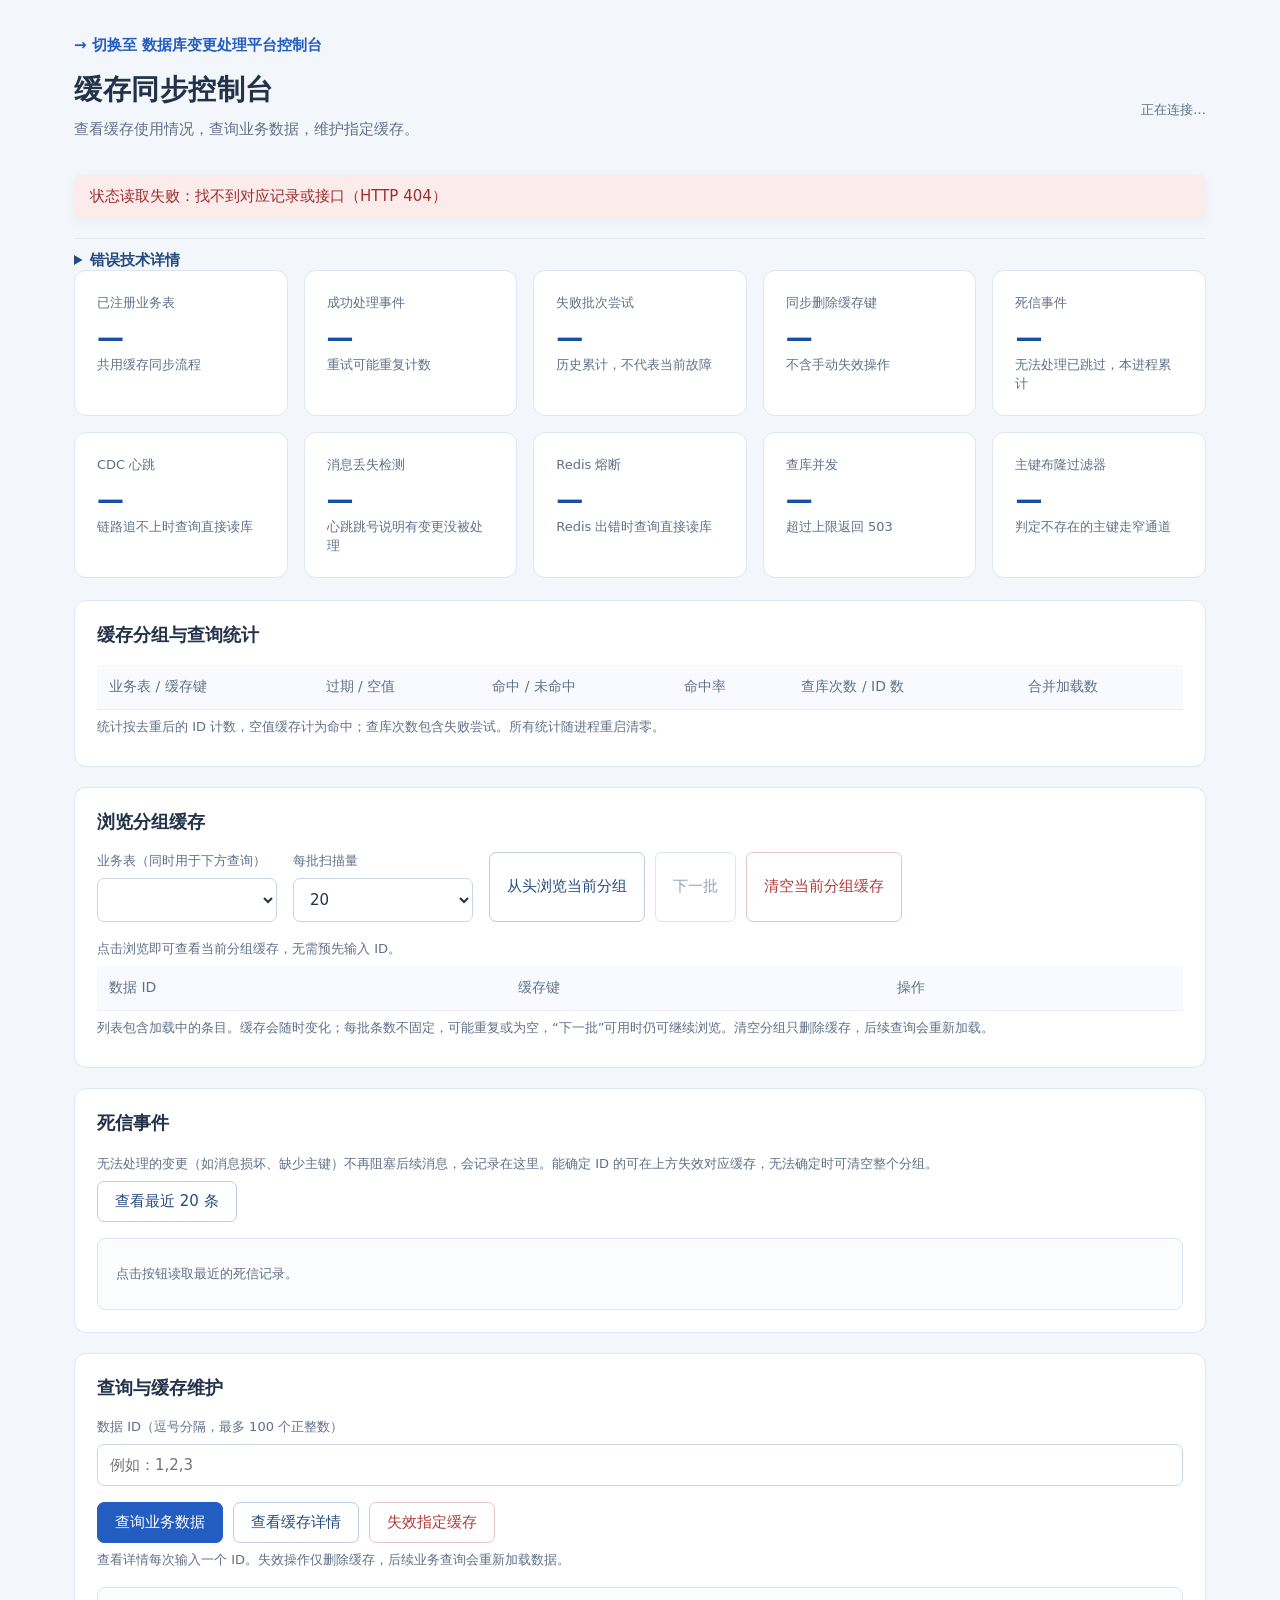
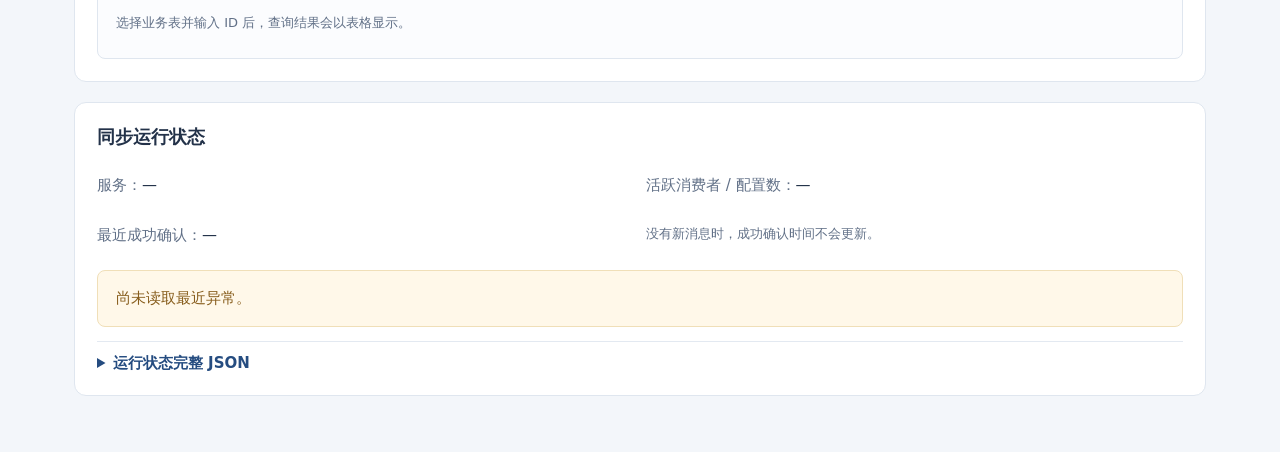
==== gateway/src/main/resources/static/cache-dashboard.html @ a2ab3a11 "拆分为微服务：网关、缓存同步、归档、投递和两个演示服务 - 抽出 cachepulse-framework、cachepulse-common、cachepulse-cache-core 和接入组件 " ====
<!doctype html>
<html lang="zh-CN">
<head>
  <meta charset="utf-8">
  <meta name="viewport" content="width=device-width,initial-scale=1">
  <title>缓存同步控制台</title>
  <style>
    :root{font-family:"Microsoft YaHei",system-ui,sans-serif;color:#233249;background:#f3f6fa;font-size:15px}
    *{box-sizing:border-box}body{margin:0}main{max-width:1180px;margin:auto;padding:36px 24px}
    header{display:flex;justify-content:space-between;align-items:center;gap:18px;margin-bottom:26px}
    h1{font-size:28px;letter-spacing:.02em;margin:0 0 8px}h2{font-size:18px;margin:0 0 18px}
    p{line-height:1.7;margin:6px 0;color:#617087}.muted{font-size:13px;color:#617087}
    .cards{display:grid;grid-template-columns:repeat(5,1fr);gap:16px;margin-bottom:22px}
    .card,section{background:white;border:1px solid #dfe6ef;border-radius:12px;padding:22px}
    .card strong{display:block;font-size:27px;margin:10px 0 2px;color:#174ea6}.card span{font-size:13px;color:#617087}
    section{margin-bottom:20px}.scroll{overflow-x:auto}table{width:100%;border-collapse:collapse;white-space:nowrap}
    th,td{text-align:left;padding:13px 12px;border-bottom:1px solid #edf0f5;font-size:14px}
    th{color:#617087;font-weight:500;background:#f8faff}tbody tr:last-child td{border-bottom:0}
    label{display:block;font-size:13px;margin-bottom:8px;color:#617087}input,select,button{font:inherit;border-radius:7px}
    input,select{width:100%;padding:11px 12px;border:1px solid #cbd5e3;background:white;color:#233249}
    .controls{display:grid;grid-template-columns:220px 1fr;gap:16px;margin-bottom:16px}
    .browse-controls{grid-template-columns:180px 180px 1fr}.query-input{grid-template-columns:1fr}
    .buttons{display:flex;flex-wrap:wrap;gap:10px}button{cursor:pointer;padding:10px 17px;border:1px solid #bdcce1;background:white;color:#254c80}
    button.primary{background:#245dc1;border-color:#245dc1;color:white}button.danger{color:#ae3a39;border-color:#e5c5c5}
    button:disabled{opacity:.5;cursor:wait}button:focus-visible,input:focus-visible,select:focus-visible{outline:3px solid #9cbcf0;outline-offset:2px}
    pre{white-space:pre-wrap;overflow-wrap:anywhere;background:#f7f9fc;border:1px solid #e3e9f1;padding:16px;border-radius:8px;font:13px/1.65 Consolas,monospace;max-height:380px;overflow:auto;margin:16px 0 0}
    #notice{padding:12px 16px;border-radius:8px;background:#eaf2ff;color:#254c80;margin-bottom:20px}
    #notice.error{background:#fbeceb;color:#9c2f2f}#errorDetail{color:#875d1c;background:#fff8e9;border-color:#f0dfb8}
    .status-grid{display:grid;grid-template-columns:1fr 1fr;gap:12px}.status-grid strong{font-weight:500;color:#233249}
    @media(max-width:760px){main{padding:22px 14px}.cards{grid-template-columns:repeat(2,1fr)}header{align-items:flex-start;flex-direction:column}.controls,.status-grid{grid-template-columns:1fr}.card,section{padding:17px}}
  </style>
  <link rel="stylesheet" href="dashboard-ui.css">
</head>
<body>
<main>
  <nav style="margin-bottom:16px;"><a href="platform-dashboard.html" style="color:#245dc1;font-weight:600;text-decoration:none;">→ 切换至 数据库变更处理平台控制台</a></nav>
  <header><div><h1>缓存同步控制台</h1><p>查看缓存使用情况，查询业务数据，维护指定缓存。</p></div><span class="muted" id="updated">正在连接…</span></header>
  <div id="notice" role="status" aria-live="polite">正在读取运行状态。</div>
  <details id="errorTechnical" class="technical" hidden><summary>错误技术详情</summary><pre id="errorRaw"></pre></details>
  <div class="cards">
    <div class="card"><span>已注册业务表</span><strong id="groupCount">—</strong><span>共用缓存同步流程</span></div>
    <div class="card"><span>成功处理事件</span><strong id="processed">—</strong><span>重试可能重复计数</span></div>
    <div class="card"><span>失败批次尝试</span><strong id="failed">—</strong><span>历史累计，不代表当前故障</span></div>
    <div class="card"><span>同步删除缓存键</span><strong id="deleted">—</strong><span>不含手动失效操作</span></div>
    <div class="card"><span>死信事件</span><strong id="deadLetters">—</strong><span>无法处理已跳过，本进程累计</span></div>
    <div class="card"><span>CDC 心跳</span><strong id="freshness">—</strong><span id="freshnessDetail">链路追不上时查询直接读库</span></div>
    <div class="card"><span>消息丢失检测</span><strong id="loss">—</strong><span id="lossDetail">心跳跳号说明有变更没被处理</span></div>
    <div class="card"><span>Redis 熔断</span><strong id="breaker">—</strong><span id="breakerDetail">Redis 出错时查询直接读库</span></div>
    <div class="card"><span>查库并发</span><strong id="loadGuard">—</strong><span id="loadGuardDetail">超过上限返回 503</span></div>
    <div class="card"><span>主键布隆过滤器</span><strong id="bloom">—</strong><span id="bloomDetail">判定不存在的主键走窄通道</span></div>
  </div>
  <section><h2>缓存分组与查询统计</h2>
    <div class="scroll"><table><thead><tr><th>业务表 / 缓存键</th><th>过期 / 空值</th><th>命中 / 未命中</th><th>命中率</th><th>查库次数 / ID 数</th><th>合并加载数</th></tr></thead><tbody id="groups"></tbody></table></div>
    <p class="muted">统计按去重后的 ID 计数，空值缓存计为命中；查库次数包含失败尝试。所有统计随进程重启清零。</p>
  </section>
  <section><h2>浏览分组缓存</h2>
    <div class="controls browse-controls"><div><label for="table">业务表（同时用于下方查询）</label><select id="table"></select></div><div><label for="scanCount">每批扫描量</label><select id="scanCount"><option>10</option><option selected>20</option><option>50</option><option>100</option></select></div><div class="buttons"><button id="browse">从头浏览当前分组</button><button id="nextPage" disabled>下一批</button><button class="danger" id="purge">清空当前分组缓存</button></div></div>
    <p id="browseStatus" class="muted">点击浏览即可查看当前分组缓存，无需预先输入 ID。</p>
    <div class="scroll"><table><thead><tr><th>数据 ID</th><th>缓存键</th><th>操作</th></tr></thead><tbody id="entries"></tbody></table></div>
    <p class="muted">列表包含加载中的条目。缓存会随时变化；每批条数不固定，可能重复或为空，“下一批”可用时仍可继续浏览。清空分组只删除缓存，后续查询会重新加载。</p>
  </section>
  <section><h2>死信事件</h2>
    <p class="muted">无法处理的变更（如消息损坏、缺少主键）不再阻塞后续消息，会记录在这里。能确定 ID 的可在上方失效对应缓存，无法确定时可清空整个分组。</p>
    <div class="buttons"><button id="loadDeadLetters">查看最近 20 条</button></div>
    <div id="deadLetterList" class="result-panel"><p class="muted">点击按钮读取最近的死信记录。</p></div>
  </section>
  <section><h2>查询与缓存维护</h2>
    <div class="controls query-input"><div><label for="ids">数据 ID（逗号分隔，最多 100 个正整数）</label><input id="ids" placeholder="例如：1,2,3" autocomplete="off"></div></div>
    <div class="buttons"><button class="primary" id="query">查询业务数据</button><button id="inspect">查看缓存详情</button><button class="danger" id="invalidate">失效指定缓存</button></div>
    <p class="muted">查看详情每次输入一个 ID。失效操作仅删除缓存，后续业务查询会重新加载数据。</p>
    <div id="result" class="result-panel" aria-live="polite"><p class="muted">选择业务表并输入 ID 后，查询结果会以表格显示。</p></div>
  </section>
  <section><h2>同步运行状态</h2><div class="status-grid"><p>服务：<strong id="started">—</strong></p><p>活跃消费者 / 配置数：<strong id="consumers">—</strong></p><p>最近成功确认：<strong id="lastSuccess">—</strong></p><p class="muted">没有新消息时，成功确认时间不会更新。</p></div><div id="errorDetail" class="result-panel">尚未读取最近异常。</div><details class="technical"><summary>运行状态完整 JSON</summary><pre id="overviewRaw"></pre></details></section>
</main>
<script src="dashboard-ui.js"></script>
<script>
  const UI = window.DashboardUI;
  const $ = id => document.getElementById(id);
  const routes = {users:'/users',departments:'/departments'};
  const number = value => Number(value).toLocaleString('zh-CN');
  const FRESHNESS = {FRESH:'正常',STALE:'已降级：直接读库',STARTING:'确认中：直接读库',WRITE_FAILING:'心跳写入失败：继续用缓存',DISABLED:'未启用'};
  const date = value => value ? new Date(typeof value==='number'?value*1000:value).toLocaleString('zh-CN') : '暂无';
  const epochMs = value => new Date(value).toLocaleString('zh-CN');
  let overviewFailed=false;
  let nextCursor='0';
  function notice(message,error=false,details){$('notice').textContent=message;$('notice').classList.toggle('error',error);$('errorTechnical').hidden=!details;$('errorTechnical').open=false;$('errorRaw').textContent=details||'';}
  async function api(path,options={}){
    const response=await UI.fetch(path,{...options,headers:{'Content-Type':'application/json',...options.headers}});
    const text=await response.text();
    if(!response.ok)throw UI.requestError(response.status,text||response.statusText);
    return text ? JSON.parse(text) : null;
  }
  async function overview(){
    const data=await api('/cache/overview');
    $('groupCount').textContent=number(data.groups.length);
    $('processed').textContent=number(data.processedEvents);$('failed').textContent=number(data.failedBatches);$('deleted').textContent=number(data.deletedKeys);$('deadLetters').textContent=number(data.deadLetters??0);
    const selected=$('table').value;$('table').replaceChildren();$('groups').replaceChildren();
    for(const group of data.groups){
      const option=document.createElement('option');option.value=group.table;option.textContent=group.table;$('table').append(option);
      const row=document.createElement('tr');
      const cells=[`${group.table} / ${group.keyTemplate}`,`${group.expireSeconds}s / ${group.nullExpireSeconds}s`,`${number(group.hits)} / ${number(group.misses)}`,group.hitRate===null?'暂无样本':`${(group.hitRate*100).toFixed(1)}%`,`${number(group.databaseCalls)} / ${number(group.databaseIds)}`,number(group.coalescedLoads)];
      for(const value of cells){const cell=document.createElement('td');cell.textContent=value;row.append(cell);}$('groups').append(row);
    }
    if(data.groups.some(group=>group.table===selected))$('table').value=selected;
    $('started').textContent=data.sync.serviceStarted?'已启动':'未启动';
    $('consumers').textContent=`${data.sync.activeConsumers} / ${data.sync.configuredConsumers}`;
    $('lastSuccess').textContent=date(data.sync.lastSuccessAt);
    const error=data.sync.lastError;
    $('errorDetail').innerHTML=error?'<h3>最近记录的同步异常</h3>'+UI.facts([['发生时间',date(error.occurredAt)],['错误说明',error.message]])+'<p class="muted">此处保留最近一次记录；可结合上方成功确认时间查看后续进展。</p>'+UI.technical(error):'<p>本次进程没有同步异常记录。</p>';
    const fresh=await api('/cache/freshness');
    $('freshness').textContent=FRESHNESS[fresh.state]??fresh.state;
    const ages=Object.values(fresh.partitionAgeMs||{});
    $('freshnessDetail').textContent=fresh.state==='DISABLED'?'未启用心跳，查询始终使用缓存':ages.length?`最慢分区 ${number(Math.max(...ages))} ms，覆盖 ${ages.length} 个分区`:fresh.lastWriteError?`写入失败：${fresh.lastWriteError}`:'尚未收到心跳';
    const loss=fresh.lastLoss;
    $('loss').textContent=fresh.lossDetection==='ON'?(fresh.lossEvents?`发现 ${number(fresh.lossEvents)} 次`:'未发现'):fresh.lossDetection==='UNAVAILABLE'?'无法检测':'未启用';
    $('lossDetail').textContent=loss?`最近：分区 ${loss.partitions.join('、')} 在 ${epochMs(loss.fromMs)} 至 ${epochMs(loss.toMs)} 的变更可能没删缓存`:fresh.lossDetection==='UNAVAILABLE'?'binlog 行镜像缺少心跳旧值':'心跳跳号说明有变更没被处理';
    const protection=await api('/cache/protection');
    const redis=protection.redis;
    $('breaker').textContent=!redis?'未启用':redis.state==='OPEN'?'已熔断：直接读库':'正常';
    $('breakerDetail').textContent=redis?`Redis 出错改为查库 ${number(redis.fallbacks)} 次`:'Redis 出错时查询直接报错';
    const normal=protection.loads.NORMAL,suspect=protection.loads.SUSPECT;
    $('loadGuard').textContent=`${number(normal.inUse)} / ${number(normal.limit)}`;
    $('loadGuardDetail').textContent=`拒绝 ${number(normal.rejected+suspect.rejected)} 次；可疑主键通道 ${number(suspect.inUse)} / ${number(suspect.limit)}`;
    const filters=Object.entries(protection.bloomFilters||{});
    $('bloom').textContent=filters.length?`${filters.filter(([,filter])=>filter.ready).length} / ${filters.length} 张表就绪`:'未启用';
    $('bloomDetail').textContent=filters.length?filters.map(([table,filter])=>`${table} 约 ${number(filter.approximateCount)} 个主键${filter.ready?'':filter.error?'（构建失败，重试中）':'（构建中）'}`).join('；'):'不存在的主键查库不分流';
    $('overviewRaw').textContent=JSON.stringify(data,null,2);
    $('updated').textContent=`状态更新于 ${date(data.capturedAt)}`;
    if(overviewFailed){notice('状态连接已恢复。');overviewFailed=false;}
  }
  function overviewError(error){overviewFailed=true;notice(`状态读取失败：${error.message}`,true,error.details);}
  function recordTable(items){
    if(!items.length)return '<p class="muted">没有可展示的业务记录。</p>';
    const fields=[...new Set(items.flatMap(item=>Object.keys(item)))];
    return `<div class="scroll"><table class="readable-table"><thead><tr>${fields.map(field=>`<th>${UI.escape(field)}</th>`).join('')}</tr></thead><tbody>${items.map(item=>`<tr>${fields.map(field=>`<td>${Object.prototype.hasOwnProperty.call(item,field)?UI.value(item[field]):'<span class="muted">不存在</span>'}</td>`).join('')}</tr>`).join('')}</tbody></table></div>`;
  }
  function renderResult(kind,result){
    const panel=$('result');
    if(kind==='invalidate'){
      panel.innerHTML='<h3>缓存失效完成</h3><p class="result-message">后续业务查询会按需重新加载这些缓存。</p>'+UI.stats([['请求失效的键',result.requestedKeys],['实际删除的键',result.deletedKeys]])+UI.technical(result);
    }else if(kind==='inspect'){
      const hasData=Object.prototype.hasOwnProperty.call(result.hash,'data');
      const data=hasData?JSON.parse(result.hash.data):null;
      const state=result.ttlSeconds===-2?'缓存不存在':hasData?(data===null?'空值缓存（记录不存在）':'已缓存业务数据'):'正在加载，尚未回填';
      const ttl=result.ttlSeconds===-2?'不存在':result.ttlSeconds===-1?'未设置过期':`${result.ttlSeconds} 秒`;
      panel.innerHTML='<h3>缓存详情</h3>'+UI.facts([['业务表',result.table],['数据 ID',result.id],['缓存键',result.key],['状态',state],['剩余有效时间',ttl]])
        +(hasData&&data!==null?'<h3>缓存中的业务数据</h3>'+recordTable([data]):`<p class="result-message">${UI.escape(state)}</p>`)+UI.technical(result,'Redis 原始字段与完整 JSON');
    }else{
      const batch=Object.prototype.hasOwnProperty.call(result,'items');
      const items=batch?result.items:[result];
      panel.innerHTML='<h3>业务查询结果</h3>'+UI.stats([['找到记录',items.length],['未找到',batch?result.missingIds.length:0]])+recordTable(items)
        +(batch&&result.missingIds.length?`<p class="result-message warning">未找到的 ID：${result.missingIds.map(UI.escape).join('、')}</p>`:'')+UI.technical(result);
    }
    panel.innerHTML+=`<p class="result-updated">操作完成于 ${new Date().toLocaleTimeString()}</p>`;
    panel.scrollIntoView({behavior:'smooth',block:'start'});
  }
  function inputIds(){
    const text=$('ids').value.trim();const tokens=text.split(/[,，\s]+/);
    if(!text||tokens.length>100||tokens.some(token=>!/^\d+$/.test(token)||!Number.isSafeInteger(Number(token))||Number(token)<=0))throw new Error('请输入 1 至 100 个正整数 ID；多个 ID 用逗号分隔。');
    return tokens.map(Number);
  }
  function resetBrowse(){
    nextCursor='0';$('entries').replaceChildren();$('nextPage').disabled=true;
    $('browseStatus').textContent='分组已切换，点击浏览查看当前分组缓存。';
  }
  async function browse(cursor){
    const table=$('table').value;
    if(!table){notice('尚未取得已注册的业务表。',true);return;}
    $('browse').disabled=true;$('nextPage').disabled=true;$('table').disabled=true;$('scanCount').disabled=true;
    $('browseStatus').textContent='正在读取缓存列表…';
    let succeeded=false;
    try{
      const page=await api(`/cache/groups/${encodeURIComponent(table)}/entries?cursor=${encodeURIComponent(cursor)}&count=${$('scanCount').value}`);
      nextCursor=page.nextCursor;$('entries').replaceChildren();
      for(const entry of page.entries){
        const row=document.createElement('tr');
        for(const value of [entry.id,entry.key]){const cell=document.createElement('td');cell.textContent=value;row.append(cell);}
        const actions=document.createElement('td');
        for(const [label,invalidate] of [['查看详情',false],['失效',true]]){
          const button=document.createElement('button');button.textContent=label;
          button.addEventListener('click',()=>entryAction(table,entry.id,invalidate,button));actions.append(button);
        }
        row.append(actions);$('entries').append(row);
      }
      $('browseStatus').textContent=`${table}：本批 ${page.entries.length} 项。${nextCursor==='0'?'本轮浏览已结束，可从头刷新。':'仍可继续下一批。'}`;
      succeeded=true;
    }catch(error){$('browseStatus').textContent=`浏览失败：${error.message}`;notice(error.message,true,error.details);}
    finally{
      $('browse').disabled=false;$('table').disabled=false;$('scanCount').disabled=false;
      // 失败时保留原游标，可重试同一批；不把失败显示成扫描结束。
      $('nextPage').disabled=nextCursor==='0';
      if(!succeeded&&cursor!=='0')$('nextPage').disabled=false;
    }
  }
  async function purge(){
    const table=$('table').value;
    if(!table){notice('尚未取得已注册的业务表。',true);return;}
    if(!confirm(`确定清空 ${table} 分组的全部缓存吗？后续查询会重新查库。`))return;
    $('purge').disabled=true;notice('正在清空分组缓存…');
    try{
      const result=await api(`/cache/groups/${encodeURIComponent(table)}/purge`,{method:'POST'});
      resetBrowse();notice(`已清空 ${result.table} 分组，实际删除 ${number(result.deletedKeys)} 项。`);
      await overview();
    }catch(error){notice(error.message,true,error.details);}
    finally{$('purge').disabled=false;}
  }
  const deadLetterReasons={MALFORMED_ENTRY:'消息无法解析',UNKNOWN_EVENT_TYPE:'未知事件类型',MISSING_PRIMARY_KEY:'缺少主键'};
  async function loadDeadLetters(){
    $('loadDeadLetters').disabled=true;
    try{
      const letters=await api('/cache/dead-letters?count=20');
      if(!letters.length){$('deadLetterList').innerHTML='<p>暂无死信记录。</p>';return;}
      const rows=letters.map(({fields})=>{
        const source=fields.kafkaPartition!==undefined?`Kafka ${fields.kafkaPartition}:${fields.kafkaOffset}`:'—';
        const binlog=fields.binlogFile&&fields.binlogFile!=='mq'?`${fields.binlogFile}:${fields.binlogPosition}`:'—';
        return `<tr><td>${UI.escape(date(fields.recordedAt))}</td><td>${UI.escape(deadLetterReasons[fields.reason]||fields.reason)}</td><td>${UI.escape(fields.table||'—')}</td><td>${UI.escape(source)}</td><td>${UI.escape(binlog)}</td><td>${UI.escape(fields.message||'')}</td></tr>`;
      }).join('');
      $('deadLetterList').innerHTML=`<div class="scroll"><table class="readable-table"><thead><tr><th>记录时间</th><th>原因</th><th>业务表</th><th>Kafka 位置</th><th>binlog 位置</th><th>说明</th></tr></thead><tbody>${rows}</tbody></table></div>`+UI.technical(letters);
    }catch(error){notice(error.message,true,error.details);}
    finally{$('loadDeadLetters').disabled=false;}
  }
  async function entryAction(table,id,invalidate,button){
    button.disabled=true;
    button.setAttribute('aria-busy','true');notice(invalidate?'正在失效缓存…':'正在读取缓存详情…');
    try{
      // 列表 ID 是服务端返回的规范 Long 数字字符串，直接组成 JSON 数字，避免 Number 精度丢失。
      const result=invalidate
        ?await api(`/cache/entries/${encodeURIComponent(table)}/invalidate`,{method:'POST',body:`{"ids":[${id}]}`})
        :await api(`/cache/entries/${encodeURIComponent(table)}/${id}`);
      renderResult(invalidate?'invalidate':'inspect',result);
      notice(invalidate?`失效操作完成，实际删除 ${result.deletedKeys} 项，可从头浏览刷新列表。`:'缓存详情已显示在下方。');
      await overview();
    }catch(error){notice(error.message,true,error.details);}
    finally{button.disabled=false;button.removeAttribute('aria-busy');}
  }
  async function action(kind){
    const buttons=['query','inspect','invalidate'].map($);buttons.forEach(button=>button.disabled=true);
    const active=$(kind==='query'?'query':kind==='inspect'?'inspect':'invalidate');active.setAttribute('aria-busy','true');
    notice('正在处理，请稍候…');
    try{
      const ids=inputIds();const table=$('table').value;if(!table)throw new Error('尚未取得已注册的业务表。');
      let result;
      if(kind==='inspect'){
        if(ids.length!==1)throw new Error('查看缓存详情时，请只输入一个 ID。');
        result=await api(`/cache/entries/${encodeURIComponent(table)}/${ids[0]}`);
      }else if(kind==='invalidate'){
        result=await api(`/cache/entries/${encodeURIComponent(table)}/invalidate`,{method:'POST',body:JSON.stringify({ids})});
      }else{
        const route=routes[table];if(!route)throw new Error('该表尚未提供业务查询接口。');
        result=ids.length===1?await api(`${route}/${ids[0]}`):await api(`${route}/batch`,{method:'POST',body:JSON.stringify({ids})});
      }
      renderResult(kind,result);notice(kind==='invalidate'?'指定缓存失效操作已完成。':'查询完成，结果已显示。');
      await overview();
    }catch(error){notice(error.message,true,error.details);$('result').innerHTML=`<p class="result-message error">${UI.escape(error.message)}</p>`;}
    finally{buttons.forEach(button=>button.disabled=false);active.removeAttribute('aria-busy');}
  }
  $('query').addEventListener('click',()=>action('query'));
  $('inspect').addEventListener('click',()=>action('inspect'));
  $('invalidate').addEventListener('click',()=>action('invalidate'));
  $('browse').addEventListener('click',()=>browse('0'));
  $('nextPage').addEventListener('click',()=>browse(nextCursor));
  $('purge').addEventListener('click',purge);
  $('loadDeadLetters').addEventListener('click',loadDeadLetters);
  $('table').addEventListener('change',resetBrowse);
  $('scanCount').addEventListener('change',resetBrowse);
  overview().then(()=>notice('已连接。状态每 3 秒更新。')).catch(overviewError);
  setInterval(()=>overview().catch(overviewError),3000);
</script>
</body>
</html>
---- gateway/src/main/resources/static/dashboard-ui.css ----
#notice{position:sticky;top:10px;z-index:5;box-shadow:0 3px 12px #2332490d}
button[aria-busy="true"]{pointer-events:none;opacity:.65;cursor:wait}
button[aria-busy="true"]::after{content:" …"}
.result-panel{margin-top:16px;padding:18px;border:1px solid #dfe6ef;border-radius:8px;background:#fbfcfe;scroll-margin-top:80px}
.result-panel[hidden]{display:none}.result-panel h3{font-size:15px;margin:0 0 12px}
.result-meta{display:grid;grid-template-columns:repeat(auto-fit,minmax(180px,1fr));gap:14px;margin:14px 0}
.result-meta dt{font-size:12px;color:#617087}.result-meta dd{margin:5px 0 0;overflow-wrap:anywhere;line-height:1.6}
.result-stats{display:grid;grid-template-columns:repeat(auto-fit,minmax(100px,1fr));gap:12px;margin:14px 0}
.result-stats>div{padding:12px;background:white;border:1px solid #e3e9f1;border-radius:7px}
.result-stats span{font-size:12px;color:#617087}.result-stats strong{display:block;margin-top:6px;font-size:24px;color:#174ea6}
.status-tag{display:inline-block;padding:3px 8px;font-size:12px;font-weight:600;border-radius:5px;white-space:nowrap}
.status-tag.good{background:#e6f4ea;color:#137333}.status-tag.bad{background:#fce8e6;color:#c5221f}.status-tag.waiting{background:#eaf2ff;color:#245dc1}
.technical{margin-top:14px;border-top:1px solid #e3e9f1;padding-top:12px}.technical summary{cursor:pointer;color:#254c80;font-weight:600}
.readable-table{white-space:normal;table-layout:auto}.readable-table th,.readable-table td{white-space:pre-wrap;overflow-wrap:anywhere;vertical-align:top;min-width:95px}
.result-message{padding:10px 12px;background:#eaf2ff;color:#254c80;border-radius:6px;line-height:1.7}
.result-message.warning{background:#fff8e9;color:#875d1c}.result-message.error{background:#fbeceb;color:#9c2f2f}
.copy-row{display:flex;align-items:center;gap:10px}.copy-row input{min-width:0;font-family:Consolas,monospace}.copy-row button{flex-shrink:0}
.result-actions{display:flex;flex-wrap:wrap;gap:10px;margin:12px 0}.result-updated{font-size:12px;color:#617087;margin:8px 0}
.controls>button{align-self:end}
.event-detail{scroll-margin-top:80px}.code-value{overflow-wrap:anywhere;white-space:pre-wrap}
#tableList td{padding-top:16px;padding-bottom:16px;vertical-align:top}
.recovery-assessment{display:flex;flex-direction:column;align-items:flex-start;gap:10px;min-width:280px;max-width:460px;white-space:normal}
.recovery-assessment p{margin:0;line-height:1.7;overflow-wrap:anywhere}
@media(max-width:760px){.result-meta{grid-template-columns:1fr}.copy-row{flex-wrap:wrap}.copy-row input{flex-basis:100%}.result-panel{padding:14px}}
dialog .login-form{display:grid;gap:.75rem;min-width:18rem}
dialog .login-form label{display:grid;gap:.25rem}
dialog .login-error{color:#b42318;min-height:1.2em;margin:0}
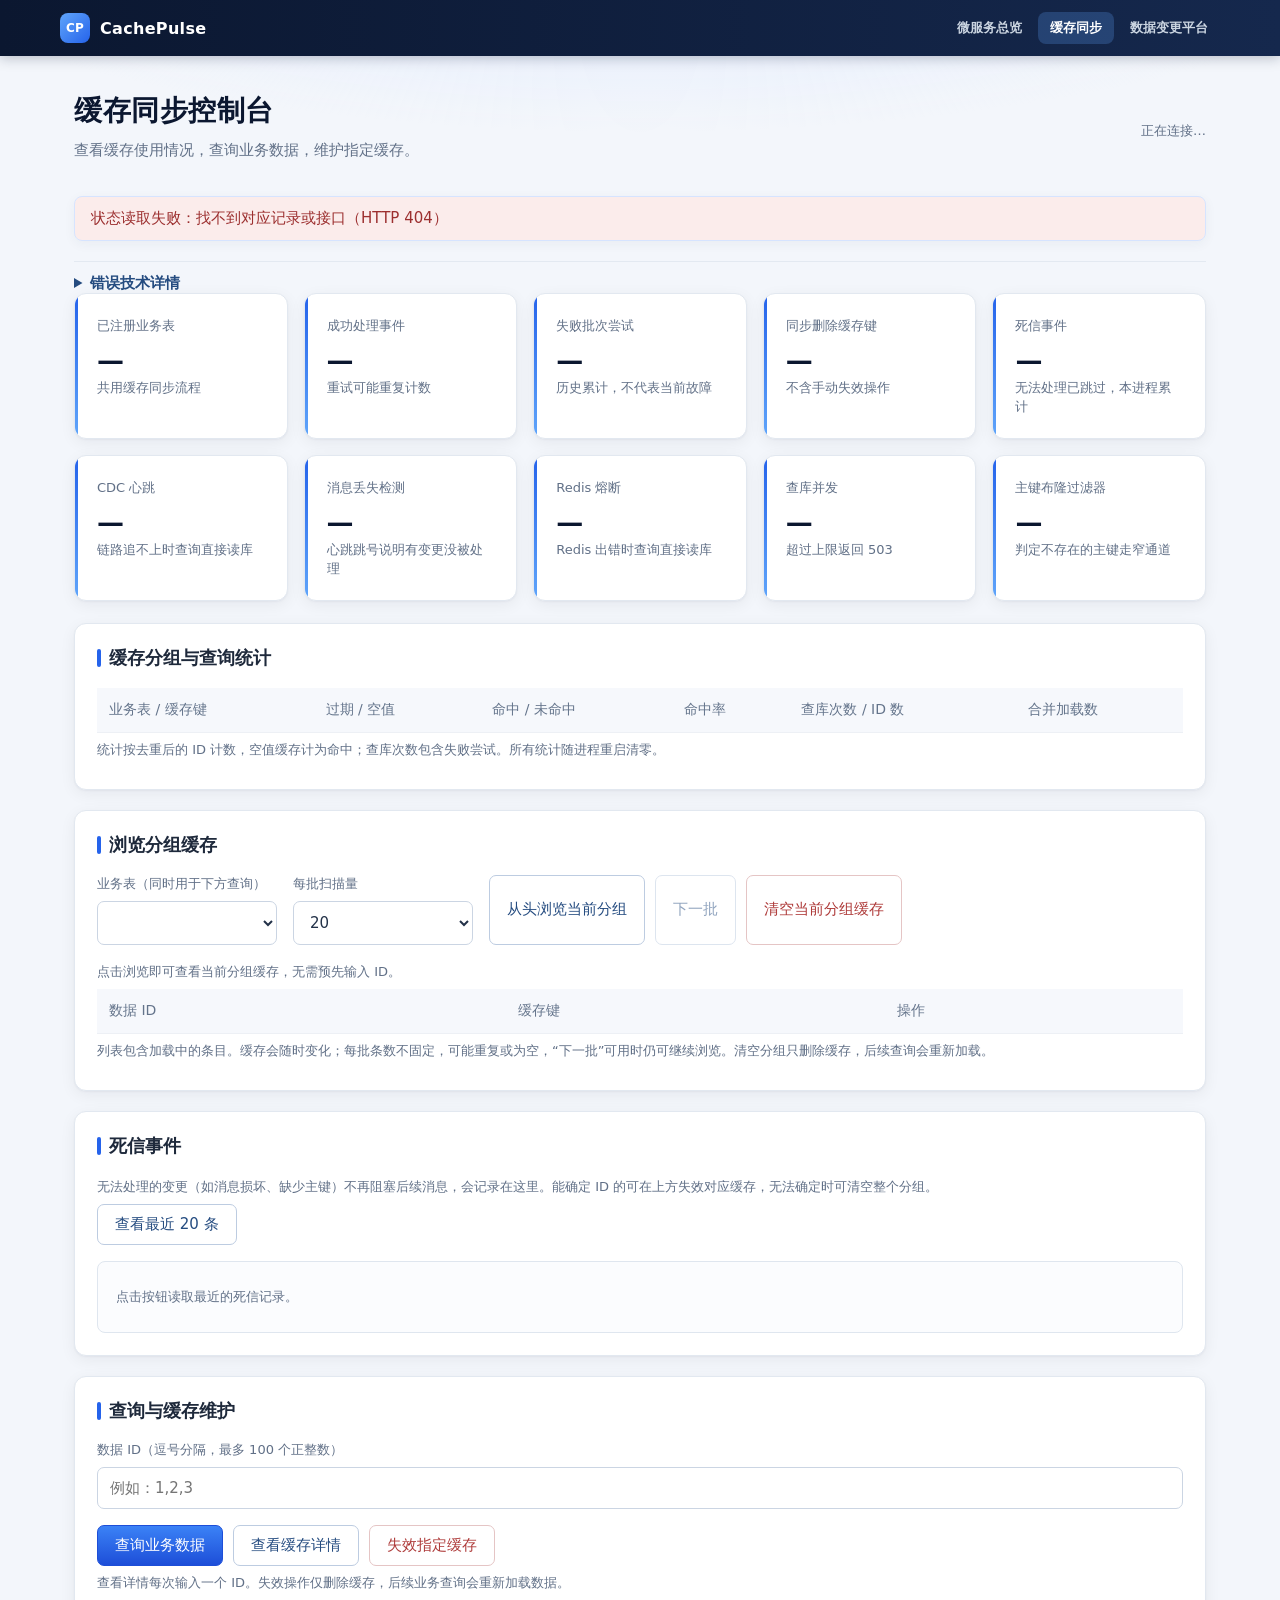
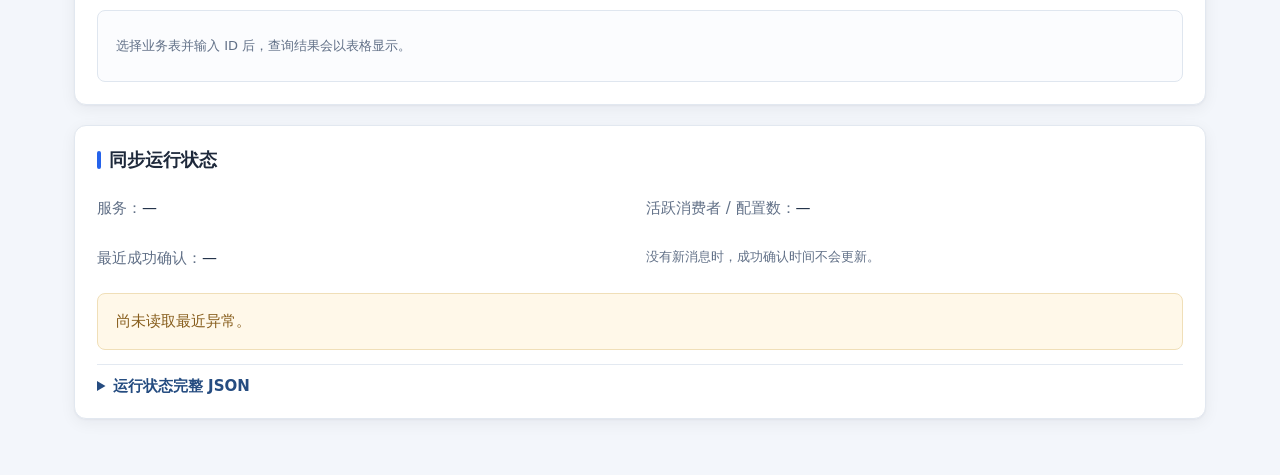
==== commit 8a0b0a3b: "首页改为微服务总览（架构与数据流、各服务实例健康和熔断状态、三个消费组、微服务机制）；三个页面统一顶栏和外观；消费状态显示跳过的坏事件" ====
--- a/gateway/src/main/resources/static/cache-dashboard.html
+++ b/gateway/src/main/resources/static/cache-dashboard.html
@@ -32,8 +32,9 @@
   <link rel="stylesheet" href="dashboard-ui.css">
 </head>
 <body>
+<nav class="topbar"><div class="topbar-inner"><a class="brand" href="index.html"><span class="brand-mark">CP</span>CachePulse</a>
+  <div class="topbar-links"><a href="index.html">微服务总览</a><a class="active" href="cache-dashboard.html" aria-current="page">缓存同步</a><a href="platform-dashboard.html">数据变更平台</a></div></div></nav>
 <main>
-  <nav style="margin-bottom:16px;"><a href="platform-dashboard.html" style="color:#245dc1;font-weight:600;text-decoration:none;">→ 切换至 数据库变更处理平台控制台</a></nav>
   <header><div><h1>缓存同步控制台</h1><p>查看缓存使用情况，查询业务数据，维护指定缓存。</p></div><span class="muted" id="updated">正在连接…</span></header>
   <div id="notice" role="status" aria-live="polite">正在读取运行状态。</div>
   <details id="errorTechnical" class="technical" hidden><summary>错误技术详情</summary><pre id="errorRaw"></pre></details>
@@ -78,7 +79,7 @@
   const $ = id => document.getElementById(id);
   const routes = {users:'/users',departments:'/departments'};
   const number = value => Number(value).toLocaleString('zh-CN');
-  const FRESHNESS = {FRESH:'正常',STALE:'已降级：直接读库',STARTING:'确认中：直接读库',WRITE_FAILING:'心跳写入失败：继续用缓存',DISABLED:'未启用'};
+  const FRESHNESS = {FRESH:'正常',STALE:'已降级：直接读库',STARTING:'确认中：直接读库',WRITE_FAILING:'心跳写入失败：直接读库',DISABLED:'未启用'};
   const date = value => value ? new Date(typeof value==='number'?value*1000:value).toLocaleString('zh-CN') : '暂无';
   const epochMs = value => new Date(value).toLocaleString('zh-CN');
   let overviewFailed=false;
@@ -110,7 +111,11 @@
     const fresh=await api('/cache/freshness');
     $('freshness').textContent=FRESHNESS[fresh.state]??fresh.state;
     const ages=Object.values(fresh.partitionAgeMs||{});
-    $('freshnessDetail').textContent=fresh.state==='DISABLED'?'未启用心跳，查询始终使用缓存':ages.length?`最慢分区 ${number(Math.max(...ages))} ms，覆盖 ${ages.length} 个分区`:fresh.lastWriteError?`写入失败：${fresh.lastWriteError}`:'尚未收到心跳';
+    if(fresh.state==='WRITE_FAILING'){
+      $('freshnessDetail').textContent=fresh.lastWriteError?`写入失败：${fresh.lastWriteError}`:'近期没有成功写入心跳';
+    }else{
+      $('freshnessDetail').textContent=fresh.state==='DISABLED'?'心跳监控已关闭':ages.length?`最慢分区 ${number(Math.max(...ages))} ms，覆盖 ${ages.length} 个分区`:'尚未收到心跳';
+    }
     const loss=fresh.lastLoss;
     $('loss').textContent=fresh.lossDetection==='ON'?(fresh.lossEvents?`发现 ${number(fresh.lossEvents)} 次`:'未发现'):fresh.lossDetection==='UNAVAILABLE'?'无法检测':'未启用';
     $('lossDetail').textContent=loss?`最近：分区 ${loss.partitions.join('、')} 在 ${epochMs(loss.fromMs)} 至 ${epochMs(loss.toMs)} 的变更可能没删缓存`:fresh.lossDetection==='UNAVAILABLE'?'binlog 行镜像缺少心跳旧值':'心跳跳号说明有变更没被处理';
--- a/gateway/src/main/resources/static/dashboard-ui.css
+++ b/gateway/src/main/resources/static/dashboard-ui.css
@@ -25,3 +25,41 @@
 dialog .login-form{display:grid;gap:.75rem;min-width:18rem}
 dialog .login-form label{display:grid;gap:.25rem}
 dialog .login-error{color:#b42318;min-height:1.2em;margin:0}
+
+/* ---- 统一外观：三个页面共用，加载在页面内联样式之后，按同样的选择器覆盖 ---- */
+:root{--cp-navy:#0b1730;--cp-navy-2:#15284d;--cp-blue:#2563eb;--cp-blue-2:#1d4ed8;--cp-blue-soft:#eaf1ff;
+  --cp-text:#1e293b;--cp-muted:#64748b;--cp-line:#e2e8f0;--cp-bg:#f3f6fb;--cp-card:#fff;
+  --cp-good:#15803d;--cp-good-soft:#e7f6ec;--cp-warn:#b45309;--cp-warn-soft:#fff4e0;--cp-bad:#b91c1c;--cp-bad-soft:#fdecec;
+  --cp-shadow:0 1px 2px rgba(15,23,42,.04),0 4px 16px rgba(15,23,42,.06);color:var(--cp-text);background:var(--cp-bg)}
+body{min-height:100vh;background:radial-gradient(1200px 360px at 50% -120px,#dbe7ff 0,rgba(219,231,255,0) 70%),var(--cp-bg)}
+h1{color:var(--cp-navy)}a{color:var(--cp-blue)}
+.topbar{position:sticky;top:0;z-index:20;background:linear-gradient(90deg,var(--cp-navy),var(--cp-navy-2));box-shadow:0 2px 12px rgba(11,23,48,.25)}
+.topbar-inner{max-width:1200px;margin:auto;padding:0 20px;height:56px;display:flex;align-items:center;justify-content:space-between;gap:16px}
+.brand{display:flex;align-items:center;gap:10px;color:#fff;text-decoration:none;font-weight:700;font-size:16px;letter-spacing:.02em}
+.brand-mark{display:grid;place-items:center;width:30px;height:30px;border-radius:8px;background:linear-gradient(135deg,#60a5fa,#2563eb);font-size:12px;color:#fff}
+.topbar-links{display:flex;flex-wrap:wrap;gap:4px}
+.topbar-links a{color:#cbd5e1;text-decoration:none;padding:7px 12px;border-radius:8px;font-size:13px;font-weight:600}
+.topbar-links a:hover{color:#fff;background:rgba(255,255,255,.08)}
+.topbar-links a.active{color:#fff;background:rgba(96,165,250,.24)}
+#notice{top:66px;border:1px solid #d6e4ff}
+.card,section{border-color:var(--cp-line);box-shadow:var(--cp-shadow)}
+.card{position:relative;overflow:hidden;transition:transform .15s,box-shadow .15s}
+.card::before{content:"";position:absolute;left:0;top:0;bottom:0;width:3px;background:linear-gradient(var(--cp-blue),#60a5fa)}
+.card:hover{transform:translateY(-2px);box-shadow:0 6px 22px rgba(15,23,42,.1)}
+.card strong{color:var(--cp-navy)}
+section h2{display:flex;align-items:center;gap:8px}
+section h2::before{content:"";flex-shrink:0;width:4px;height:1em;border-radius:2px;background:var(--cp-blue)}
+th{background:#f6f8fc;color:var(--cp-muted)}tbody tr:hover td{background:#f9fbff}
+button{transition:background .15s,border-color .15s,box-shadow .15s}
+button:hover:not(:disabled){border-color:var(--cp-blue);box-shadow:0 1px 4px rgba(37,99,235,.15)}
+button.primary{background:linear-gradient(180deg,#3b82f6,var(--cp-blue-2));border-color:var(--cp-blue-2)}
+button.primary:hover:not(:disabled){background:linear-gradient(180deg,var(--cp-blue),#1e40af)}
+.nav-tabs{gap:4px;padding:6px;border:1px solid var(--cp-line);border-radius:12px;background:var(--cp-card);box-shadow:var(--cp-shadow)}
+.tab-btn{padding:9px 16px;border-radius:8px;border-bottom:0}
+.tab-btn:hover{background:#f1f5fb;color:var(--cp-blue)}
+.tab-btn.active{background:var(--cp-blue-soft);color:var(--cp-blue);border-bottom:0}
+.pill{display:inline-flex;align-items:center;gap:6px;padding:3px 10px;border-radius:999px;font-size:12px;font-weight:600;white-space:nowrap;background:#eef2f7;color:var(--cp-muted)}
+.pill::before{content:"";width:7px;height:7px;border-radius:50%;background:currentColor}
+.pill.good{background:var(--cp-good-soft);color:var(--cp-good)}.pill.warn{background:var(--cp-warn-soft);color:var(--cp-warn)}
+.pill.bad{background:var(--cp-bad-soft);color:var(--cp-bad)}
+@media(max-width:760px){.topbar{position:static}.topbar-inner{height:auto;padding:10px 14px;flex-wrap:wrap}#notice{top:10px}}
